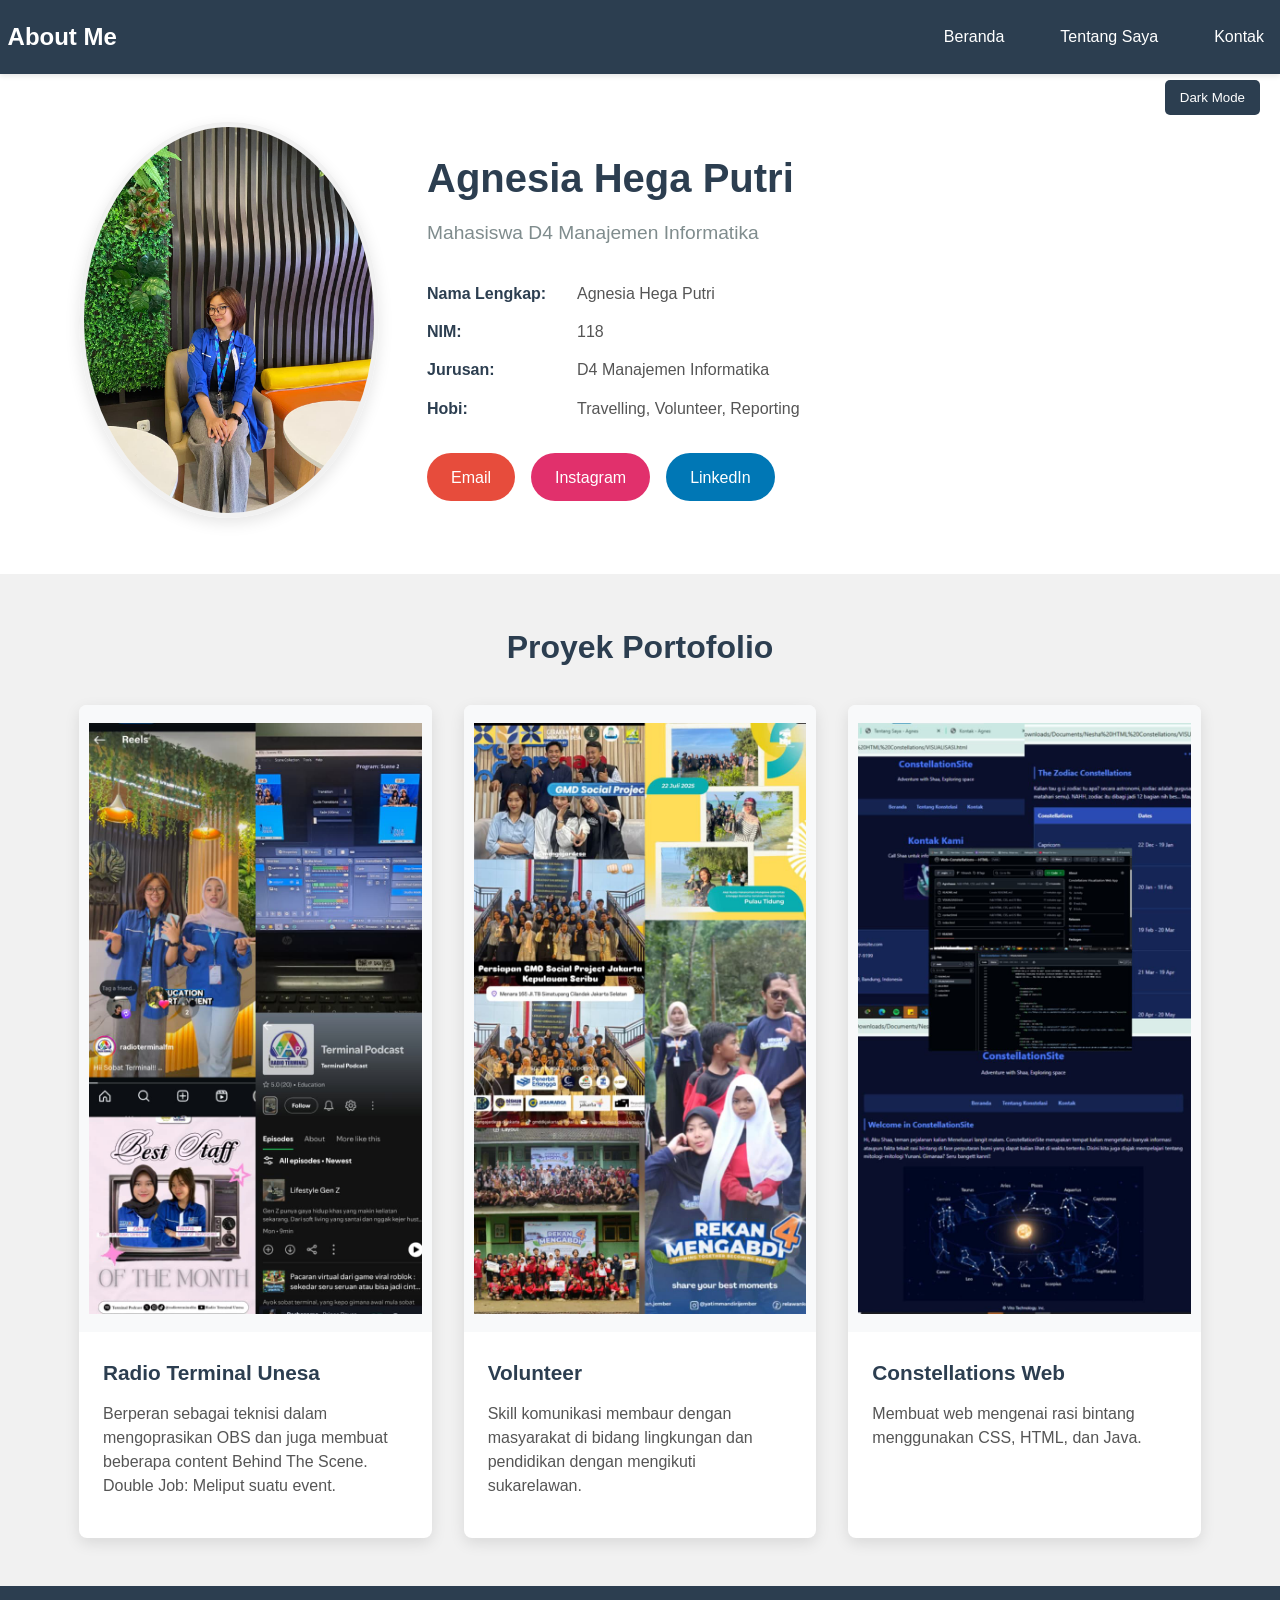
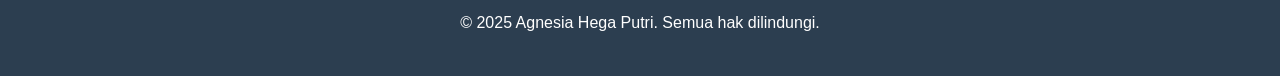
==== index.html @ 2ab7170a "Rename Index.html to index.html" ====
<!DOCTYPE html>
<html lang="id">
<head>
    <meta charset="UTF-8">
    <meta name="viewport" content="width=device-width, initial-scale=1.0">
    <title>Profil Pribadi - Agnes</title>
    <link rel="stylesheet" href="./style.css.css">
</head>
<body>
    <!-- Navbar -->
    <nav class="navbar">
        <div class="nav-container">
            <div class="nav-logo">
                <a href="index.html">About Me</a>
            </div>
            <div class="nav-menu">
                <a href="index.html" class="nav-link">Beranda</a>
                <a href="about.html" class="nav-link">Tentang Saya</a>
                <a href="contact.html" class="nav-link">Kontak</a>
            </div>
        </div>
    </nav>

    <!-- Header/Profil Section -->
    <header class="profile-section">
        <div class="container">
            <div class="profile-content">
                <div class="profile-image">
                    <img src="NESHA.jpg" alt="Profil Pict" class="profile-photo">
                </div>
                <div class="profile-info">
                    <h1 class="profile-title">Agnesia Hega Putri</h1>
                    <p class="profile-subtitle">Mahasiswa D4 Manajemen Informatika</p>
                    
                    <div class="biodata">
                        <div class="biodata-item">
                            <span class="biodata-label">Nama Lengkap:</span>
                            <span class="biodata-value">Agnesia Hega Putri</span>
                        </div>
                        <div class="biodata-item">
                            <span class="biodata-label">NIM:</span>
                            <span class="biodata-value">118</span>
                        </div>
                        <div class="biodata-item">
                            <span class="biodata-label">Jurusan:</span>
                            <span class="biodata-value">D4 Manajemen Informatika</span>
                        </div>
                        <div class="biodata-item">
                            <span class="biodata-label">Hobi:</span>
                            <span class="biodata-value">Travelling, Volunteer, Reporting</span>
                        </div>
                    </div>
                    
                    <div class="social-links">
                        <a href="mailto:agnesiahega140@gmail.com" class="social-link email-link">
                            <span>Email</span>
                        </a>
                        <a href="https://www.instagram.com/agnshaaaa/" class="social-link instagram-link">
                            <span>Instagram</span>
                        </a>
                        <a href="www.linkedin.com/in/agnesia-hega-35b76b365" class="social-link linkedin-link">
                            <span>LinkedIn</span>
                        </a>
                    </div>
                </div>
            </div>
        </div>
    </header>

    <!-- Portfolio Section -->
    <section class="portfolio-section">
        <div class="container">
            <h2 class="section-title">Proyek Portofolio</h2>
            <div class="portfolio-grid">
                <div class="portfolio-card">
                    <div class="card-image">
                        <img src="rtu.jpg" alt="Proyek 1">
                    </div>
                    <div class="card-content">
                        <h3 class="card-title">Radio Terminal Unesa</h3>
                        <p class="card-description">Berperan sebagai teknisi dalam mengoprasikan OBS dan juga membuat beberapa content Behind The Scene. Double Job: Meliput suatu event.</p>
                    </div>
                </div>
                
                <div class="portfolio-card">
                    <div class="card-image">
                        <img src="volunteer.jpg" alt="Proyek 2">
                    </div>
                    <div class="card-content">
                        <h3 class="card-title">Volunteer</h3>
                        <p class="card-description">Skill komunikasi membaur dengan masyarakat di bidang lingkungan dan pendidikan dengan mengikuti sukarelawan.</p>
                    </div>
                </div>
                
                <div class="portfolio-card">
                    <div class="card-image">
                        <img src="web constellations.jpg" alt="Proyek 3">
                    </div>
                    <div class="card-content">
                        <h3 class="card-title">Constellations Web</h3>
                        <p class="card-description">Membuat web mengenai rasi bintang menggunakan CSS, HTML, dan Java.</p>
                    </div>
                </div>
            </div>
        </div>
    </section>

    <!-- Footer -->
    <footer class="footer">
        <div class="container">
            <p>&copy; 2025 Agnesia Hega Putri. Semua hak dilindungi.</p>
        </div>
    </footer>

    <script src="script.js"></script>
</body>
</html>
---- style.css.css ----
/* INDEX */
* {
        margin: 0;
        padding: 0;
        box-sizing: border-box;
}

body {
    font-family: 'Segoe UI', Tahoma, Geneva, Verdana, sans-serif;
    line-height: 1.6;
    color: #333;
    background-color: #f9f9f9;
}

h1, h2, h3 {
    margin-bottom: 1rem;
    color: #2c3e50;
}

p {
    margin-bottom: 1rem;
}

.container {
    width: 90%;
    max-width: 1200px;
    margin: 0 auto;
    padding: 0 15px;
}

/* Navbar Styles */
.navbar {
    background-color: #2c3e50;
    padding: 1rem 0;
    position: sticky;
    top: 0;
    z-index: 100;
    box-shadow: 0 2px 5px rgba(0,0,0,0.1);
}

.nav-container {
    display: flex;
    justify-content: space-between;
    align-items: center;
}

.nav-logo a {
    color: white;
    text-decoration: none;
    font-size: 1.5rem;
    font-weight: bold;
    margin-left: 0.2cm;
}

.nav-menu {
    display: flex;
    gap: 1.5rem;
}

.nav-link {
    color: white;
    text-decoration: none;
    padding: 0.5rem 1rem;
    border-radius: 4px;
    transition: background-color 0.3s;
    cursor: pointer;
}

.nav-link:hover, .nav-link.active {
    background-color: rgba(255, 255, 255, 0.1);
}

/* Profile Section */
.profile-section {
    padding: 3rem 0;
    background-color: white;
}

.profile-content {
    display: flex;
    align-items: center;
    gap: 3rem;
}

.profile-image {
    flex: 0 0 300px;
}

.profile-photo {
    width: 100%;
    border-radius: 50%;
    box-shadow: 0 5px 15px rgba(0,0,0,0.1);
    border: 5px solid #f1f1f1;
}

.profile-info {
    flex: 1;
}

.profile-title {
    font-size: 2.5rem;
    color: #2c3e50;
    margin-bottom: 0.5rem;
}

.profile-subtitle {
    font-size: 1.2rem;
    color: #7f8c8d;
    margin-bottom: 2rem;
}

/* Biodata Styles */
.biodata {
    margin-bottom: 2rem;
}

.biodata-item {
    display: flex;
    margin-bottom: 0.8rem;
}

.biodata-label {
    font-weight: bold;
    width: 150px;
    color: #2c3e50;
}

.biodata-value {
    color: #555;
}

/* Social Links */
.social-links {
    display: flex;
    gap: 1rem;
}

.social-link {
    display: inline-block;
    padding: 0.7rem 1.5rem;
    border-radius: 30px;
    text-decoration: none;
    color: white;
    font-weight: 500;
    transition: transform 0.3s, box-shadow 0.3s;
}

.email-link {
    background-color: #e74c3c;
}

.instagram-link {
    background-color: #e1306c;
}

.linkedin-link {
    background-color: #0077b5;
}

.social-link:hover {
    transform: translateY(-3px);
    box-shadow: 0 5px 15px rgba(0,0,0,0.1);
}

/* Portfolio Section */
.portfolio-section {
    padding: 3rem 0;
    background-color: #f1f1f1;
}

.section-title {
    text-align: center;
    font-size: 2rem;
    margin-bottom: 2rem;
    color: #2c3e50;
}

.portfolio-grid {
    display: grid;
    grid-template-columns: repeat(3, 1fr);
    gap: 2rem;
}

.portfolio-card {
    background-color: white;
    border-radius: 8px;
    overflow: hidden;
    box-shadow: 0 5px 15px rgba(0,0,0,0.1);
    transition: transform 0.3s;
}

.portfolio-card:hover {
    transform: translateY(-5px);
}

.card-image {
position: relative;
width: 100%;
padding-bottom: 177.78%; /* 16:9 ratio (9/16 = 0.5625 * 100 = 56.25%) */
overflow: hidden;
}

.card-image img {
    position: absolute;
    top: 0;
    left: 0;
    width: 100%;
    height: 100%;
    object-fit: contain; /* Gambar tidak kepotong */
    background-color: #f8f9fa;
    padding: 10px;
}


.card-content {
    padding: 1.5rem;
}

.card-title {
    font-size: 1.3rem;
    margin-bottom: 0.8rem;
    color: #2c3e50;
}

.card-description {
    color: #555;
    line-height: 1.5;
}

/* About Section - FLEXBOX LAYOUT */
.about-section {
    padding: 3rem 0;
    background-color: white;
}

.about-content {
    display: flex;
    align-items: center;
    justify-content: center;
    gap: 3rem;
    flex-wrap: wrap;
}

.about-image {
    flex: 0 0 300px;
}

.about-photo {
    width: 100%;
    border-radius: 50%;
    box-shadow: 0 5px 15px rgba(0,0,0,0.1);
    border: 5px solid #f1f1f1;
}

.about-text {
    flex: 1;
    min-width: 300px;
}

.about-text h2 {
    font-size: 2rem;
    margin-bottom: 1rem;
    color: #2c3e50;
}

.about-text p {
    margin-bottom: 1.5rem;
    line-height: 1.6;
}

/* About Gallery Styles */
.about-gallery {
    display: flex;
    gap: 1rem;
    margin-top: 2rem;
    flex-wrap: wrap;
    justify-content: center;
}

.gallery-item {
    text-align: center;
    flex: 1;
    min-width: 120px;
    max-width: 150px;
}

.gallery-item img {
    width: 100%;
    height: 100px;
    object-fit: cover;
    border-radius: 8px;
    border: 3px solid #f1f1f1;
    transition: transform 0.3s;
}

.gallery-item img:hover {
    transform: scale(1.05);
}

.gallery-item p {
    font-size: 0.8rem;
    margin-top: 0.5rem;
    color: #555;
    font-weight: 500;
}

/* About Section Improvements */
.about-content {
    display: flex;
    align-items: flex-start;
    gap: 3rem;
    flex-wrap: wrap;
}

.about-image {
    flex: 0 0 300px;
    position: relative;
}

.about-photo {
    width: 100%;
    border-radius: 50%;
    box-shadow: 0 5px 15px rgba(0,0,0,0.1);
    border: 5px solid #f1f1f1;
    transition: transform 0.3s;
}

.about-photo:hover {
    transform: scale(1.02);
}

.about-text {
    flex: 1;
    min-width: 300px;
}

.about-text h2 {
    font-size: 2rem;
    margin-bottom: 1rem;
    color: #2c3e50;
    position: relative;
}

.about-text h2::after {
    content: '';
    position: absolute;
    bottom: -5px;
    left: 0;
    width: 50px;
    height: 3px;
    background-color: #e74c3c;
}

.about-text p {
    margin-bottom: 1.5rem;
    line-height: 1.6;
    text-align: justify;
}

/* Responsive Design untuk About Section */
@media (max-width: 768px) {
    .about-content {
        flex-direction: column;
        text-align: center;
        align-items: center;
    }
    
    .about-image {
        flex: 0 0 250px;
    }
    
    .about-text h2::after {
        left: 50%;
        transform: translateX(-50%);
    }
    
    .about-gallery {
        gap: 0.5rem;
    }
    
    .gallery-item {
        min-width: 100px;
        max-width: 120px;
    }
    
    .gallery-item img {
        height: 80px;
    }
}

@media (max-width: 480px) {
    .about-gallery {
        flex-direction: column;
        align-items: center;
    }
    
    .gallery-item {
        max-width: 200px;
        margin-bottom: 1rem;
    }
    
    .gallery-item img {
        height: 120px;
    }
}

/* Contact Section */
.contact-section {
    padding: 3rem 0;
    background-color: white;
}

.contact-content {
    display: grid;
    grid-template-columns: 1fr 1fr;
    gap: 3rem;
}

.contact-info h2, .contact-form h2 {
    margin-bottom: 1.5rem;
    color: #2c3e50;
}

.contact-item {
    margin-bottom: 1rem;
    padding: 0.5rem 0;
    border-bottom: 1px solid #eee;
}

.form-group {
    margin-bottom: 1.5rem;
}

.form-group label {
    display: block;
    margin-bottom: 0.5rem;
    font-weight: bold;
    color: #2c3e50;
}

.form-group input, .form-group textarea {
    width: 100%;
    padding: 0.75rem;
    border: 1px solid #ddd;
    border-radius: 4px;
    font-family: inherit;
    font-size: 1rem;
}

.form-group textarea {
    resize: vertical;
}

.submit-btn {
    background-color: #2c3e50;
    color: white;
    border: none;
    padding: 0.75rem 1.5rem;
    border-radius: 4px;
    cursor: pointer;
    font-size: 1rem;
    transition: background-color 0.3s;
}

.submit-btn:hover {
    background-color: #1a252f;
}

/* Footer */
.footer {
    background-color: #2c3e50;
    color: white;
    text-align: center;
    padding: 1.5rem 0;
}

/* Active Section */
.active-section {
    display: block;
}

/* Responsive Design */
@media (max-width: 768px) {
    .profile-content, .about-content {
        flex-direction: column;
        text-align: center;
    }
    
    .profile-image, .about-image {
        flex: 0 0 250px;
    }
    
    .portfolio-grid {
        grid-template-columns: repeat(2, 1fr);
    }
    
    .contact-content {
        grid-template-columns: 1fr;
    }
    
    .biodata-item {
        justify-content: center;
    }
    
    .nav-container {
        flex-direction: column;
        gap: 1rem;
    }
}

@media (max-width: 480px) {
    .portfolio-grid {
        grid-template-columns: 1fr;
    }
    
    .social-links {
        flex-direction: column;
        align-items: center;
    }
    
    .social-link {
        width: 200px;
        text-align: center;
    }
    
    .profile-title {
        font-size: 2rem;
    }
}


    .dark-mode {
        background-color: #1a1a1a !important;
        color: white !important;
        transition: all 0.3s ease;
    }
    
    .dark-mode .container,
    .dark-mode .content,
    .dark-mode .about-content,
    .dark-mode .contact-form,
    .dark-mode .project-item,
    .dark-mode .skill-item,
    .dark-mode header,
    .dark-mode footer,
    .dark-mode section,
    .dark-mode div:not(.dark-mode-toggle) {
        background-color: #2d2d2d !important;
        color: white !important;
        border-color: #444 !important;
    }
    
    .dark-mode h1,
    .dark-mode h2,
    .dark-mode h3,
    .dark-mode h4,
    .dark-mode h5,
    .dark-mode h6,
    .dark-mode p,
    .dark-mode span,
    .dark-mode li {
        color: white !important;
    }
    
    .dark-mode input,
    .dark-mode textarea,
    .dark-mode select {
        background-color: #333 !important;
        color: white !important;
        border: 1px solid #555 !important;
    }
    
    .dark-mode button:not(#darkModeToggle) {
        background-color: #444 !important;
        color: white !important;
        border: 1px solid #555 !important;
    }
    
    .dark-mode .error-message {
        color: #ff6b6b !important;
    }
    
    .dark-mode .success-message {
        color: #51cf66 !important;
    }

    /* Dark Mode Styles */
.dark-mode {
    background-color: #1a1a1a !important;
    color: white !important;
    transition: all 0.3s ease;
}

.dark-mode .container,
.dark-mode .content,
.dark-mode .about-content,
.dark-mode .contact-form,
.dark-mode .project-item,
.dark-mode .skill-item,
.dark-mode header,
.dark-mode footer,
.dark-mode section,
.dark-mode div:not(.dark-mode-toggle) {
    background-color: #2d2d2d !important;
    color: white !important;
    border-color: #444 !important;
}

.dark-mode h1,
.dark-mode h2,
.dark-mode h3,
.dark-mode h4,
.dark-mode h5,
.dark-mode h6,
.dark-mode p,
.dark-mode span,
.dark-mode li {
    color: white !important;
}

.dark-mode input,
.dark-mode textarea,
.dark-mode select {
    background-color: #333 !important;
    color: white !important;
    border: 1px solid #555 !important;
}

.dark-mode button:not(#darkModeToggle) {
    background-color: #444 !important;
    color: white !important;
    border: 1px solid #555 !important;
}

.dark-mode .error-message {
    color: #ff6b6b !important;
}

.dark-mode .success-message {
    color: #51cf66 !important;
}

/* Style untuk tombol dark mode (opsional) */
.dark-mode-toggle {
    position: fixed;
    top: 80px;
    right: 20px;
    padding: 10px 15px;
    background-color: #2c3e50;
    color: white;
    border: none;
    border-radius: 5px;
    cursor: pointer;
    z-index: 1000;
}

/* Style untuk tombol toggle foto */
.photo-toggle-btn {
    margin-top: 15px;
    padding: 8px 15px;
    background-color: #e74c3c;
    color: white;
    border: none;
    border-radius: 4px;
    cursor: pointer;
}
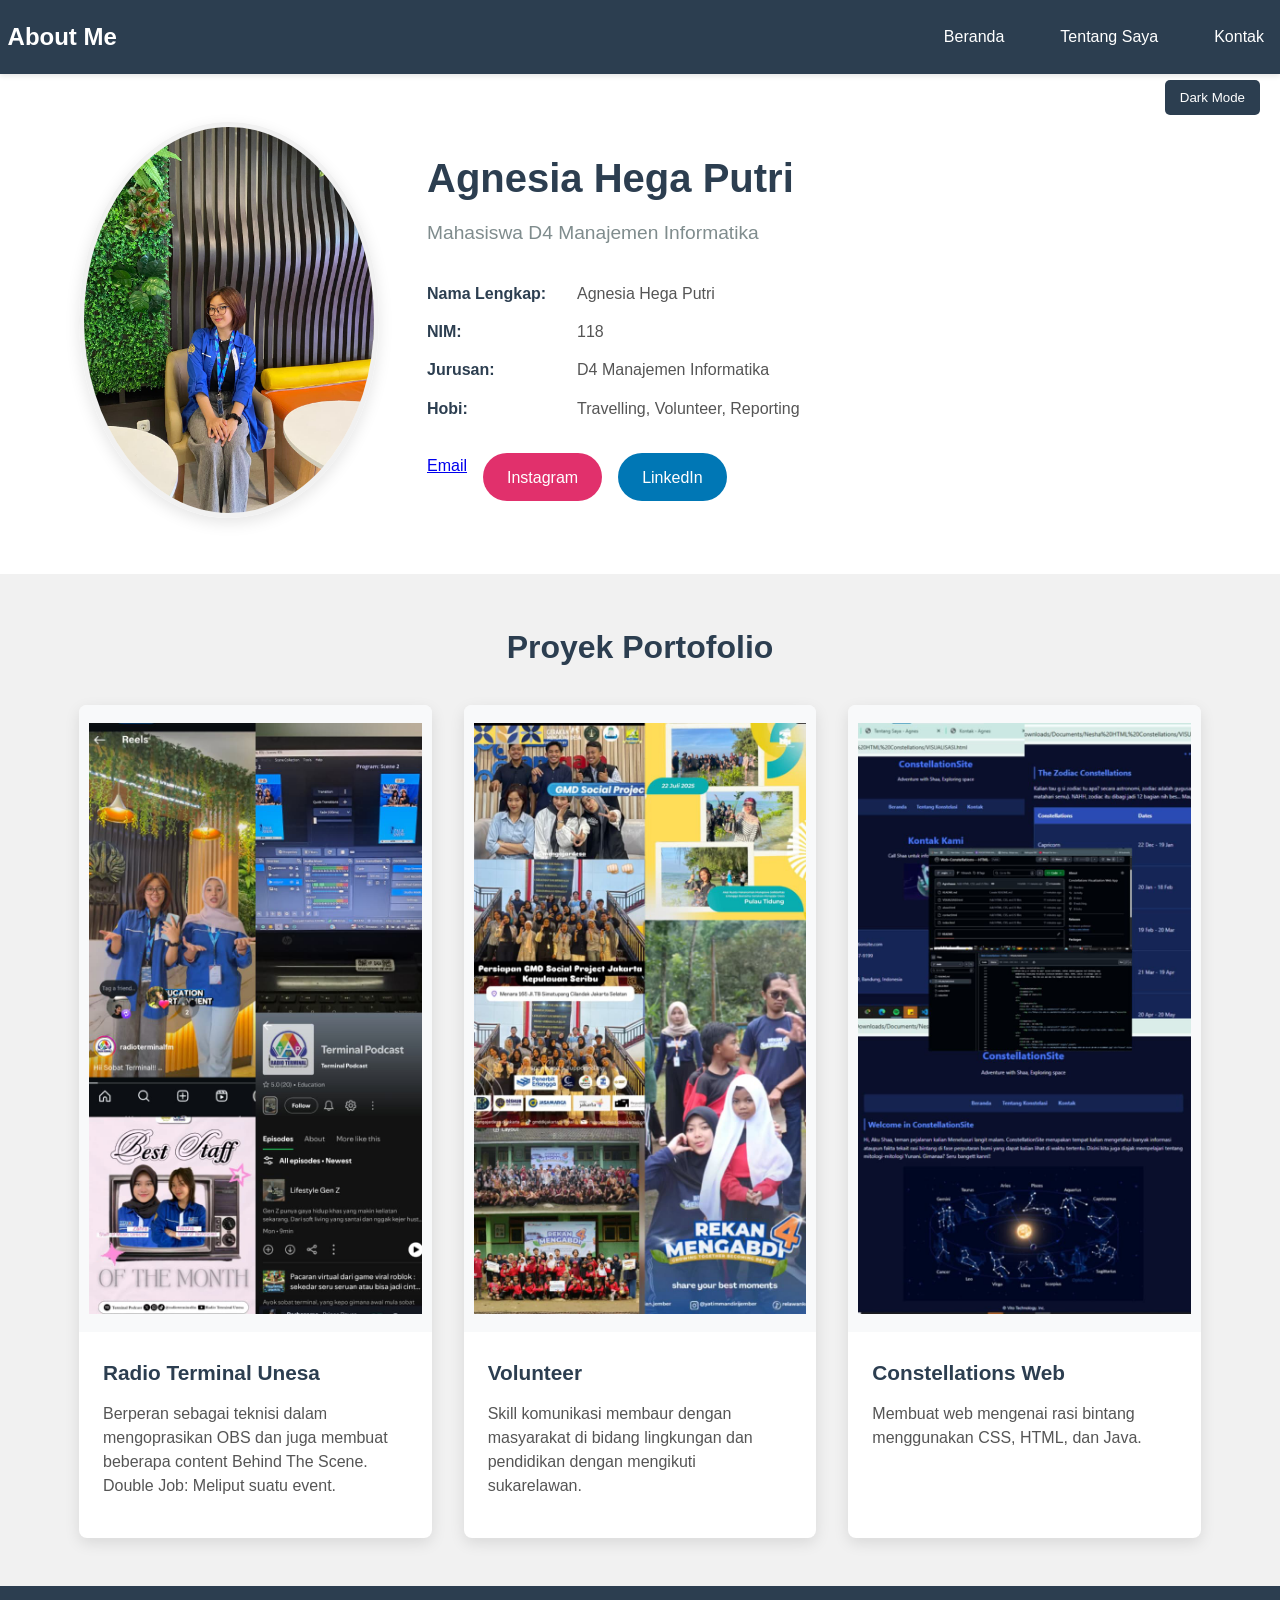
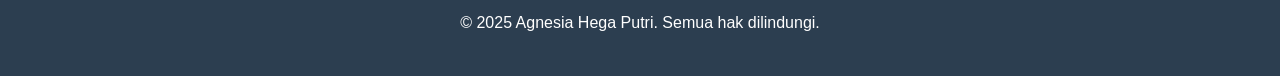
==== commit a1f30572: "Update index.html" ====
--- a/index.html
+++ b/index.html
@@ -4,7 +4,7 @@
     <meta charset="UTF-8">
     <meta name="viewport" content="width=device-width, initial-scale=1.0">
     <title>Profil Pribadi - Agnes</title>
-    <link rel="stylesheet" href="./style.css.css">
+    <link rel="stylesheet" href="./style.css">
 </head>
 <body>
     <!-- Navbar -->
@@ -52,7 +52,7 @@
                     </div>
                     
                     <div class="social-links">
-                        <a href="mailto:agnesiahega140@gmail.com" class="social-link email-link">
+                        <a href="mailto:agnesiahega140@gmail.com?subject=Halo Agnes&body=Saya ingin menghubungi email yang tertera" class="btn-email">
                             <span>Email</span>
                         </a>
                         <a href="https://www.instagram.com/agnshaaaa/" class="social-link instagram-link">
--- a/style.css
+++ b/style.css
@@ -0,0 +1,666 @@
+/* INDEX */
+* {
+        margin: 0;
+        padding: 0;
+        box-sizing: border-box;
+}
+
+body {
+    font-family: 'Segoe UI', Tahoma, Geneva, Verdana, sans-serif;
+    line-height: 1.6;
+    color: #333;
+    background-color: #f9f9f9;
+}
+
+h1, h2, h3 {
+    margin-bottom: 1rem;
+    color: #2c3e50;
+}
+
+p {
+    margin-bottom: 1rem;
+}
+
+.container {
+    width: 90%;
+    max-width: 1200px;
+    margin: 0 auto;
+    padding: 0 15px;
+}
+
+/* Navbar Styles */
+.navbar {
+    background-color: #2c3e50;
+    padding: 1rem 0;
+    position: sticky;
+    top: 0;
+    z-index: 100;
+    box-shadow: 0 2px 5px rgba(0,0,0,0.1);
+}
+
+.nav-container {
+    display: flex;
+    justify-content: space-between;
+    align-items: center;
+}
+
+.nav-logo a {
+    color: white;
+    text-decoration: none;
+    font-size: 1.5rem;
+    font-weight: bold;
+    margin-left: 0.2cm;
+}
+
+.nav-menu {
+    display: flex;
+    gap: 1.5rem;
+}
+
+.nav-link {
+    color: white;
+    text-decoration: none;
+    padding: 0.5rem 1rem;
+    border-radius: 4px;
+    transition: background-color 0.3s;
+    cursor: pointer;
+}
+
+.nav-link:hover, .nav-link.active {
+    background-color: rgba(255, 255, 255, 0.1);
+}
+
+/* Profile Section */
+.profile-section {
+    padding: 3rem 0;
+    background-color: white;
+}
+
+.profile-content {
+    display: flex;
+    align-items: center;
+    gap: 3rem;
+}
+
+.profile-image {
+    flex: 0 0 300px;
+}
+
+.profile-photo {
+    width: 100%;
+    border-radius: 50%;
+    box-shadow: 0 5px 15px rgba(0,0,0,0.1);
+    border: 5px solid #f1f1f1;
+}
+
+.profile-info {
+    flex: 1;
+}
+
+.profile-title {
+    font-size: 2.5rem;
+    color: #2c3e50;
+    margin-bottom: 0.5rem;
+}
+
+.profile-subtitle {
+    font-size: 1.2rem;
+    color: #7f8c8d;
+    margin-bottom: 2rem;
+}
+
+/* Biodata Styles */
+.biodata {
+    margin-bottom: 2rem;
+}
+
+.biodata-item {
+    display: flex;
+    margin-bottom: 0.8rem;
+}
+
+.biodata-label {
+    font-weight: bold;
+    width: 150px;
+    color: #2c3e50;
+}
+
+.biodata-value {
+    color: #555;
+}
+
+/* Social Links */
+.social-links {
+    display: flex;
+    gap: 1rem;
+}
+
+.social-link {
+    display: inline-block;
+    padding: 0.7rem 1.5rem;
+    border-radius: 30px;
+    text-decoration: none;
+    color: white;
+    font-weight: 500;
+    transition: transform 0.3s, box-shadow 0.3s;
+}
+
+.email-link {
+    background-color: #e74c3c;
+}
+
+.instagram-link {
+    background-color: #e1306c;
+}
+
+.linkedin-link {
+    background-color: #0077b5;
+}
+
+.social-link:hover {
+    transform: translateY(-3px);
+    box-shadow: 0 5px 15px rgba(0,0,0,0.1);
+}
+
+/* Portfolio Section */
+.portfolio-section {
+    padding: 3rem 0;
+    background-color: #f1f1f1;
+}
+
+.section-title {
+    text-align: center;
+    font-size: 2rem;
+    margin-bottom: 2rem;
+    color: #2c3e50;
+}
+
+.portfolio-grid {
+    display: grid;
+    grid-template-columns: repeat(3, 1fr);
+    gap: 2rem;
+}
+
+.portfolio-card {
+    background-color: white;
+    border-radius: 8px;
+    overflow: hidden;
+    box-shadow: 0 5px 15px rgba(0,0,0,0.1);
+    transition: transform 0.3s;
+}
+
+.portfolio-card:hover {
+    transform: translateY(-5px);
+}
+
+.card-image {
+position: relative;
+width: 100%;
+padding-bottom: 177.78%; /* 16:9 ratio (9/16 = 0.5625 * 100 = 56.25%) */
+overflow: hidden;
+}
+
+.card-image img {
+    position: absolute;
+    top: 0;
+    left: 0;
+    width: 100%;
+    height: 100%;
+    object-fit: contain; /* Gambar tidak kepotong */
+    background-color: #f8f9fa;
+    padding: 10px;
+}
+
+
+.card-content {
+    padding: 1.5rem;
+}
+
+.card-title {
+    font-size: 1.3rem;
+    margin-bottom: 0.8rem;
+    color: #2c3e50;
+}
+
+.card-description {
+    color: #555;
+    line-height: 1.5;
+}
+
+/* About Section - FLEXBOX LAYOUT */
+.about-section {
+    padding: 3rem 0;
+    background-color: white;
+}
+
+.about-content {
+    display: flex;
+    align-items: center;
+    justify-content: center;
+    gap: 3rem;
+    flex-wrap: wrap;
+}
+
+.about-image {
+    flex: 0 0 300px;
+}
+
+.about-photo {
+    width: 100%;
+    border-radius: 50%;
+    box-shadow: 0 5px 15px rgba(0,0,0,0.1);
+    border: 5px solid #f1f1f1;
+}
+
+.about-text {
+    flex: 1;
+    min-width: 300px;
+}
+
+.about-text h2 {
+    font-size: 2rem;
+    margin-bottom: 1rem;
+    color: #2c3e50;
+}
+
+.about-text p {
+    margin-bottom: 1.5rem;
+    line-height: 1.6;
+}
+
+/* About Gallery Styles */
+.about-gallery {
+    display: flex;
+    gap: 1rem;
+    margin-top: 2rem;
+    flex-wrap: wrap;
+    justify-content: center;
+}
+
+.gallery-item {
+    text-align: center;
+    flex: 1;
+    min-width: 120px;
+    max-width: 150px;
+}
+
+.gallery-item img {
+    width: 100%;
+    height: 100px;
+    object-fit: cover;
+    border-radius: 8px;
+    border: 3px solid #f1f1f1;
+    transition: transform 0.3s;
+}
+
+.gallery-item img:hover {
+    transform: scale(1.05);
+}
+
+.gallery-item p {
+    font-size: 0.8rem;
+    margin-top: 0.5rem;
+    color: #555;
+    font-weight: 500;
+}
+
+/* About Section Improvements */
+.about-content {
+    display: flex;
+    align-items: flex-start;
+    gap: 3rem;
+    flex-wrap: wrap;
+}
+
+.about-image {
+    flex: 0 0 300px;
+    position: relative;
+}
+
+.about-photo {
+    width: 100%;
+    border-radius: 50%;
+    box-shadow: 0 5px 15px rgba(0,0,0,0.1);
+    border: 5px solid #f1f1f1;
+    transition: transform 0.3s;
+}
+
+.about-photo:hover {
+    transform: scale(1.02);
+}
+
+.about-text {
+    flex: 1;
+    min-width: 300px;
+}
+
+.about-text h2 {
+    font-size: 2rem;
+    margin-bottom: 1rem;
+    color: #2c3e50;
+    position: relative;
+}
+
+.about-text h2::after {
+    content: '';
+    position: absolute;
+    bottom: -5px;
+    left: 0;
+    width: 50px;
+    height: 3px;
+    background-color: #e74c3c;
+}
+
+.about-text p {
+    margin-bottom: 1.5rem;
+    line-height: 1.6;
+    text-align: justify;
+}
+
+/* Responsive Design untuk About Section */
+@media (max-width: 768px) {
+    .about-content {
+        flex-direction: column;
+        text-align: center;
+        align-items: center;
+    }
+    
+    .about-image {
+        flex: 0 0 250px;
+    }
+    
+    .about-text h2::after {
+        left: 50%;
+        transform: translateX(-50%);
+    }
+    
+    .about-gallery {
+        gap: 0.5rem;
+    }
+    
+    .gallery-item {
+        min-width: 100px;
+        max-width: 120px;
+    }
+    
+    .gallery-item img {
+        height: 80px;
+    }
+}
+
+@media (max-width: 480px) {
+    .about-gallery {
+        flex-direction: column;
+        align-items: center;
+    }
+    
+    .gallery-item {
+        max-width: 200px;
+        margin-bottom: 1rem;
+    }
+    
+    .gallery-item img {
+        height: 120px;
+    }
+}
+
+/* Contact Section */
+.contact-section {
+    padding: 3rem 0;
+    background-color: white;
+}
+
+.contact-content {
+    display: grid;
+    grid-template-columns: 1fr 1fr;
+    gap: 3rem;
+}
+
+.contact-info h2, .contact-form h2 {
+    margin-bottom: 1.5rem;
+    color: #2c3e50;
+}
+
+.contact-item {
+    margin-bottom: 1rem;
+    padding: 0.5rem 0;
+    border-bottom: 1px solid #eee;
+}
+
+.form-group {
+    margin-bottom: 1.5rem;
+}
+
+.form-group label {
+    display: block;
+    margin-bottom: 0.5rem;
+    font-weight: bold;
+    color: #2c3e50;
+}
+
+.form-group input, .form-group textarea {
+    width: 100%;
+    padding: 0.75rem;
+    border: 1px solid #ddd;
+    border-radius: 4px;
+    font-family: inherit;
+    font-size: 1rem;
+}
+
+.form-group textarea {
+    resize: vertical;
+}
+
+.submit-btn {
+    background-color: #2c3e50;
+    color: white;
+    border: none;
+    padding: 0.75rem 1.5rem;
+    border-radius: 4px;
+    cursor: pointer;
+    font-size: 1rem;
+    transition: background-color 0.3s;
+}
+
+.submit-btn:hover {
+    background-color: #1a252f;
+}
+
+/* Footer */
+.footer {
+    background-color: #2c3e50;
+    color: white;
+    text-align: center;
+    padding: 1.5rem 0;
+}
+
+/* Active Section */
+.active-section {
+    display: block;
+}
+
+/* Responsive Design */
+@media (max-width: 768px) {
+    .profile-content, .about-content {
+        flex-direction: column;
+        text-align: center;
+    }
+    
+    .profile-image, .about-image {
+        flex: 0 0 250px;
+    }
+    
+    .portfolio-grid {
+        grid-template-columns: repeat(2, 1fr);
+    }
+    
+    .contact-content {
+        grid-template-columns: 1fr;
+    }
+    
+    .biodata-item {
+        justify-content: center;
+    }
+    
+    .nav-container {
+        flex-direction: column;
+        gap: 1rem;
+    }
+}
+
+@media (max-width: 480px) {
+    .portfolio-grid {
+        grid-template-columns: 1fr;
+    }
+    
+    .social-links {
+        flex-direction: column;
+        align-items: center;
+    }
+    
+    .social-link {
+        width: 200px;
+        text-align: center;
+    }
+    
+    .profile-title {
+        font-size: 2rem;
+    }
+}
+
+
+    .dark-mode {
+        background-color: #1a1a1a !important;
+        color: white !important;
+        transition: all 0.3s ease;
+    }
+    
+    .dark-mode .container,
+    .dark-mode .content,
+    .dark-mode .about-content,
+    .dark-mode .contact-form,
+    .dark-mode .project-item,
+    .dark-mode .skill-item,
+    .dark-mode header,
+    .dark-mode footer,
+    .dark-mode section,
+    .dark-mode div:not(.dark-mode-toggle) {
+        background-color: #2d2d2d !important;
+        color: white !important;
+        border-color: #444 !important;
+    }
+    
+    .dark-mode h1,
+    .dark-mode h2,
+    .dark-mode h3,
+    .dark-mode h4,
+    .dark-mode h5,
+    .dark-mode h6,
+    .dark-mode p,
+    .dark-mode span,
+    .dark-mode li {
+        color: white !important;
+    }
+    
+    .dark-mode input,
+    .dark-mode textarea,
+    .dark-mode select {
+        background-color: #333 !important;
+        color: white !important;
+        border: 1px solid #555 !important;
+    }
+    
+    .dark-mode button:not(#darkModeToggle) {
+        background-color: #444 !important;
+        color: white !important;
+        border: 1px solid #555 !important;
+    }
+    
+    .dark-mode .error-message {
+        color: #ff6b6b !important;
+    }
+    
+    .dark-mode .success-message {
+        color: #51cf66 !important;
+    }
+
+    /* Dark Mode Styles */
+.dark-mode {
+    background-color: #1a1a1a !important;
+    color: white !important;
+    transition: all 0.3s ease;
+}
+
+.dark-mode .container,
+.dark-mode .content,
+.dark-mode .about-content,
+.dark-mode .contact-form,
+.dark-mode .project-item,
+.dark-mode .skill-item,
+.dark-mode header,
+.dark-mode footer,
+.dark-mode section,
+.dark-mode div:not(.dark-mode-toggle) {
+    background-color: #2d2d2d !important;
+    color: white !important;
+    border-color: #444 !important;
+}
+
+.dark-mode h1,
+.dark-mode h2,
+.dark-mode h3,
+.dark-mode h4,
+.dark-mode h5,
+.dark-mode h6,
+.dark-mode p,
+.dark-mode span,
+.dark-mode li {
+    color: white !important;
+}
+
+.dark-mode input,
+.dark-mode textarea,
+.dark-mode select {
+    background-color: #333 !important;
+    color: white !important;
+    border: 1px solid #555 !important;
+}
+
+.dark-mode button:not(#darkModeToggle) {
+    background-color: #444 !important;
+    color: white !important;
+    border: 1px solid #555 !important;
+}
+
+.dark-mode .error-message {
+    color: #ff6b6b !important;
+}
+
+.dark-mode .success-message {
+    color: #51cf66 !important;
+}
+
+/* Style untuk tombol dark mode (opsional) */
+.dark-mode-toggle {
+    position: fixed;
+    top: 80px;
+    right: 20px;
+    padding: 10px 15px;
+    background-color: #2c3e50;
+    color: white;
+    border: none;
+    border-radius: 5px;
+    cursor: pointer;
+    z-index: 1000;
+}
+
+/* Style untuk tombol toggle foto */
+.photo-toggle-btn {
+    margin-top: 15px;
+    padding: 8px 15px;
+    background-color: #e74c3c;
+    color: white;
+    border: none;
+    border-radius: 4px;
+    cursor: pointer;
+}
